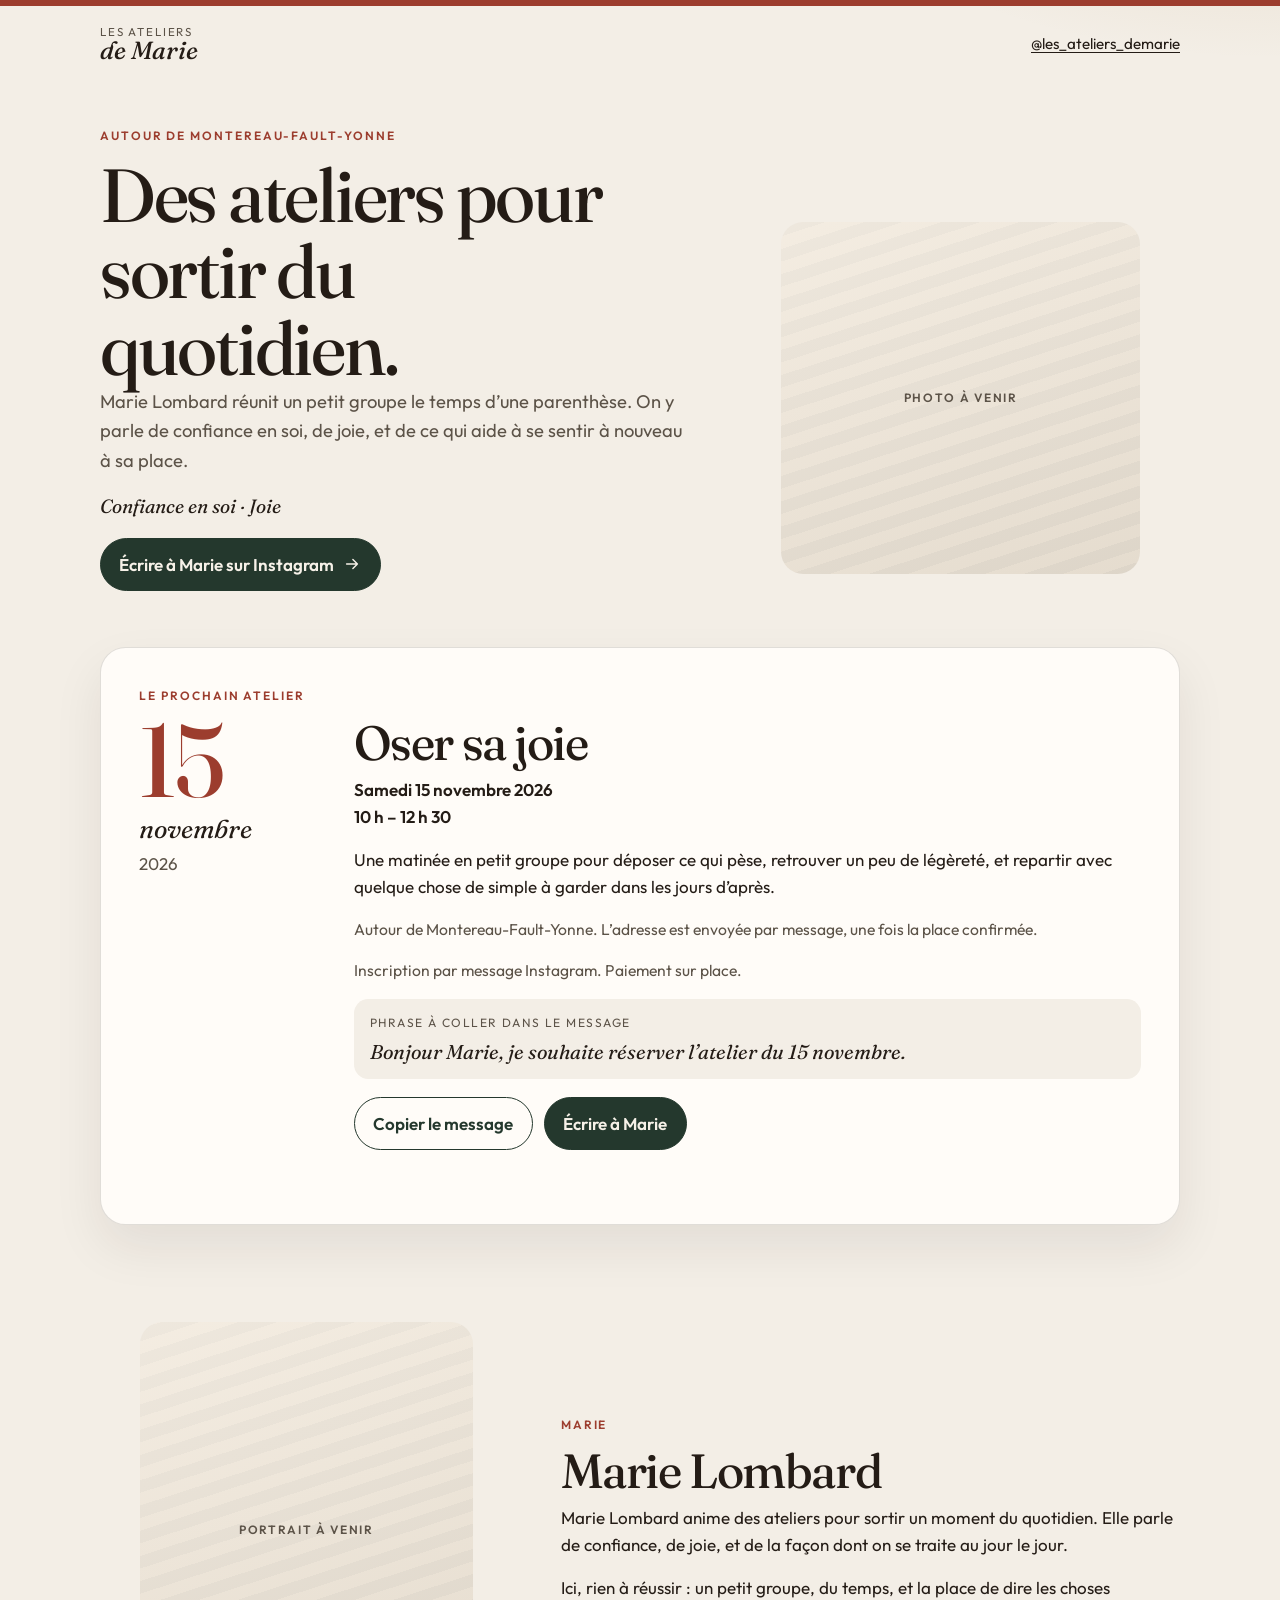
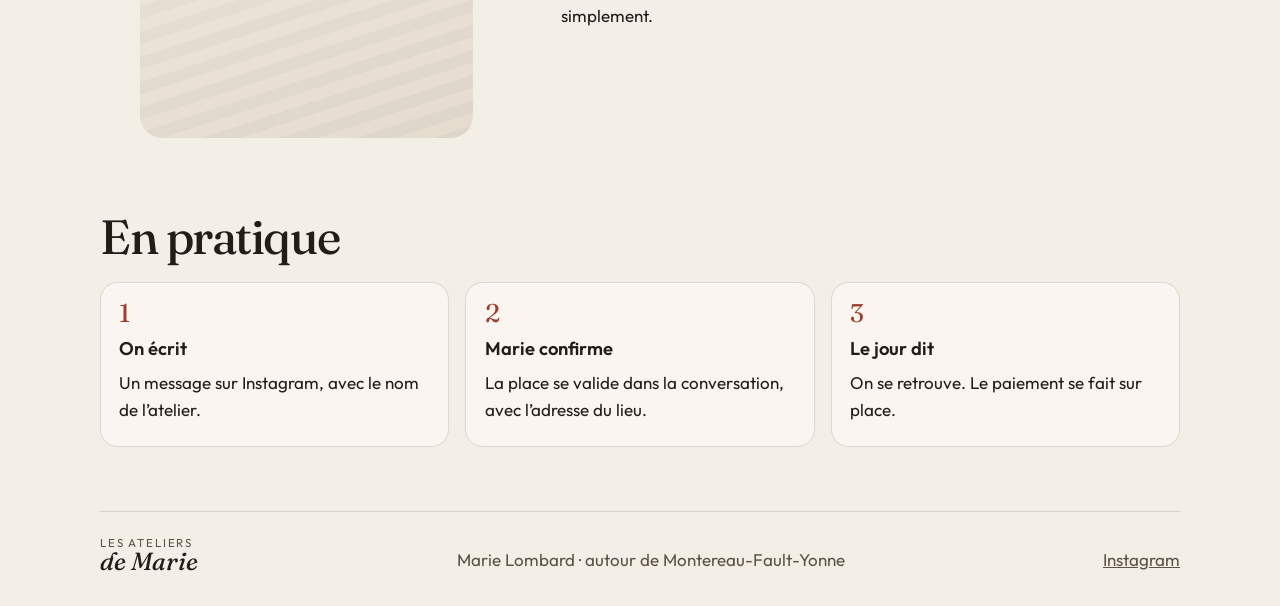
==== index.html @ 45803639 "Ajoute la maquette de la page des ateliers. Une seule page pour présenter le prochain atelier et écr" ====
<!DOCTYPE html>
<html lang="fr">
  <head>
    <meta charset="utf-8" />
    <meta name="viewport" content="width=device-width, initial-scale=1" />
    <title>Les ateliers de Marie — Marie Lombard</title>
    <meta
      name="description"
      content="Ateliers de Marie Lombard autour de Montereau-Fault-Yonne. Confiance, joie, un petit groupe. Inscription par message Instagram, paiement sur place."
    />
    <link rel="preconnect" href="https://fonts.googleapis.com" />
    <link rel="preconnect" href="https://fonts.gstatic.com" crossorigin />
    <link
      href="https://fonts.googleapis.com/css2?family=Fraunces:ital,opsz,wght@0,9..144,460;0,9..144,560;1,9..144,460&family=Outfit:wght@400;500;600&display=swap"
      rel="stylesheet"
    />
    <link rel="stylesheet" href="styles.css" />
    <link
      rel="icon"
      href="data:image/svg+xml,%3Csvg xmlns='http://www.w3.org/2000/svg' viewBox='0 0 32 32'%3E%3Crect fill='%23f4efe6' width='32' height='32'/%3E%3Ccircle cx='16' cy='16' r='6' fill='%239c3d2e'/%3E%3C/svg%3E"
    />
  </head>
  <body>
    <a class="skip" href="#contenu">Aller au contenu</a>

    <header class="site-header">
      <a class="wordmark" href="#contenu">
        <span class="wordmark-small">Les ateliers</span>
        <span class="wordmark-name">de Marie</span>
      </a>
      <a
        class="header-link"
        href="https://www.instagram.com/les_ateliers_demarie/"
        target="_blank"
        rel="noopener noreferrer"
      >
        @les_ateliers_demarie
      </a>
    </header>

    <main id="contenu">
      <section class="hero">
        <div class="hero-copy">
          <p class="eyebrow">Autour de Montereau-Fault-Yonne</p>
          <h1>Des ateliers pour sortir du quotidien.</h1>
          <p class="lede">
            Marie Lombard réunit un petit groupe le temps d’une parenthèse.
            On y parle de confiance en soi, de joie, et de ce qui aide à se
            sentir à nouveau à sa place.
          </p>
          <p class="themes">Confiance en soi <span aria-hidden="true">·</span> Joie</p>
          <a class="button" href="https://ig.me/m/les_ateliers_demarie" target="_blank" rel="noopener noreferrer">
            Écrire à Marie sur Instagram
            <svg viewBox="0 0 20 20" aria-hidden="true" width="18" height="18">
              <path
                d="M4 10h12M11 5l5 5-5 5"
                fill="none"
                stroke="currentColor"
                stroke-width="1.6"
                stroke-linecap="round"
                stroke-linejoin="round"
              />
            </svg>
          </a>
        </div>
        <figure class="frame hero-frame">
          <div class="frame-inner" role="img" aria-label="Emplacement pour une photo de l’atelier">
            <span>Photo à venir</span>
          </div>
        </figure>
      </section>

      <!--
        CAMPAGNE — bloc à modifier avant chaque atelier :
        titre, date, horaire, texte, phrase à copier.
        Le lieu exact reste hors de la page : il part avec la confirmation.
      -->
      <section class="invite" id="prochain-atelier" aria-labelledby="invite-title">
        <p class="eyebrow">Le prochain atelier</p>
        <div class="invite-layout">
          <div class="date-stamp">
            <p class="date-day">15</p>
            <p class="date-month">novembre</p>
            <p class="date-year">2026</p>
          </div>
          <div class="invite-body">
            <h2 id="invite-title">Oser sa joie</h2>
            <p class="when">Samedi 15 novembre 2026<br />10&nbsp;h – 12&nbsp;h&nbsp;30</p>
            <p>
              Une matinée en petit groupe pour déposer ce qui pèse, retrouver
              un peu de légèreté, et repartir avec quelque chose de simple à
              garder dans les jours d’après.
            </p>
            <p class="place">
              Autour de Montereau-Fault-Yonne. L’adresse est envoyée par
              message, une fois la place confirmée.
            </p>
            <p class="conditions">Inscription par message Instagram. Paiement sur place.</p>
            <figure class="phrase">
              <figcaption>Phrase à coller dans le message</figcaption>
              <blockquote>
                Bonjour Marie, je souhaite réserver l’atelier du 15&nbsp;novembre.
              </blockquote>
            </figure>
            <div class="invite-actions">
              <button
                type="button"
                class="button button-quiet"
                data-copy="Bonjour Marie, je souhaite réserver l’atelier du 15 novembre."
              >
                Copier le message
              </button>
              <a
                class="button"
                href="https://ig.me/m/les_ateliers_demarie"
                target="_blank"
                rel="noopener noreferrer"
              >
                Écrire à Marie
              </a>
            </div>
            <p class="live" data-live role="status"></p>
          </div>
        </div>
      </section>

      <section class="about" aria-labelledby="about-title">
        <figure class="frame portrait">
          <div class="frame-inner" role="img" aria-label="Emplacement pour le portrait de Marie">
            <span>Portrait à venir</span>
          </div>
        </figure>
        <div class="about-copy">
          <p class="eyebrow">Marie</p>
          <h2 id="about-title">Marie Lombard</h2>
          <p>
            Marie Lombard anime des ateliers pour sortir un moment du
            quotidien. Elle parle de confiance, de joie, et de la façon dont
            on se traite au jour le jour.
          </p>
          <p>
            Ici, rien à réussir&nbsp;: un petit groupe, du temps, et la place
            de dire les choses simplement.
          </p>
        </div>
      </section>

      <section class="steps" aria-labelledby="steps-title">
        <h2 id="steps-title">En pratique</h2>
        <ol>
          <li>
            <span class="step-index">1</span>
            <h3>On écrit</h3>
            <p>Un message sur Instagram, avec le nom de l’atelier.</p>
          </li>
          <li>
            <span class="step-index">2</span>
            <h3>Marie confirme</h3>
            <p>La place se valide dans la conversation, avec l’adresse du lieu.</p>
          </li>
          <li>
            <span class="step-index">3</span>
            <h3>Le jour dit</h3>
            <p>On se retrouve. Le paiement se fait sur place.</p>
          </li>
        </ol>
      </section>
    </main>

    <footer class="site-footer">
      <p class="wordmark">
        <span class="wordmark-small">Les ateliers</span>
        <span class="wordmark-name">de Marie</span>
      </p>
      <p>Marie Lombard · autour de Montereau-Fault-Yonne</p>
      <a
        href="https://www.instagram.com/les_ateliers_demarie/"
        target="_blank"
        rel="noopener noreferrer"
      >
        Instagram
      </a>
    </footer>

    <div class="dock">
      <a href="https://ig.me/m/les_ateliers_demarie" target="_blank" rel="noopener noreferrer">
        Écrire à Marie
      </a>
    </div>

    <script>
      const copyButton = document.querySelector("[data-copy]");
      const live = document.querySelector("[data-live]");

      copyButton?.addEventListener("click", async () => {
        const text = copyButton.getAttribute("data-copy") || "";
        try {
          await navigator.clipboard.writeText(text);
          live.textContent = "Message copié. Vous pouvez le coller dans Instagram.";
        } catch {
          const quote = document.querySelector(".phrase blockquote");
          if (quote) {
            const range = document.createRange();
            range.selectNodeContents(quote);
            const selection = window.getSelection();
            selection?.removeAllRanges();
            selection?.addRange(range);
          }
          live.textContent = "Le message est sélectionné. Copiez-le, puis ouvrez Instagram.";
        }
      });
    </script>
  </body>
</html>
---- styles.css ----
:root {
  --paper: #f3eee6;
  --paper-deep: #e7dfd2;
  --card: #fffcf8;
  --ink: #241c16;
  --muted: #5c5348;
  --line: rgba(36, 28, 22, 0.14);
  --clay: #9c3d2e;
  --leaf: #24382d;
  --leaf-hover: #1a2920;
  --serif: "Fraunces", "Iowan Old Style", Palatino, "Palatino Linotype", serif;
  --sans: "Outfit", "Segoe UI", sans-serif;
  --shadow: 0 22px 50px rgba(36, 28, 22, 0.08);
  --space: clamp(1.25rem, 3vw, 2rem);
  --measure: 38rem;
}

*,
*::before,
*::after {
  box-sizing: border-box;
}

html {
  scroll-behavior: smooth;
}

body {
  margin: 0;
  background:
    radial-gradient(780px 380px at 100% -8%, rgba(166, 124, 62, 0.18), transparent 62%),
    var(--paper);
  color: var(--ink);
  font-family: var(--sans);
  font-size: 1.0625rem;
  line-height: 1.6;
  padding-bottom: 5.5rem;
}

body::before {
  content: "";
  display: block;
  height: 6px;
  background: var(--clay);
}

img {
  max-width: 100%;
}

a {
  color: inherit;
}

.skip {
  position: absolute;
  left: 1rem;
  top: -4rem;
  background: var(--ink);
  color: var(--paper);
  padding: 0.6rem 0.9rem;
  z-index: 5;
}

.skip:focus {
  top: 1rem;
}

.site-header,
.hero,
.invite,
.about,
.steps,
.site-footer {
  width: min(1080px, calc(100% - 2.4rem));
  margin-inline: auto;
}

.site-header {
  display: flex;
  align-items: center;
  justify-content: space-between;
  gap: 1rem;
  padding: 1.25rem 0 0.5rem;
}

.wordmark {
  display: flex;
  flex-direction: column;
  text-decoration: none;
  line-height: 1;
}

.wordmark-small {
  font-size: 0.72rem;
  letter-spacing: 0.16em;
  text-transform: uppercase;
  color: var(--muted);
}

.wordmark-name {
  font-family: var(--serif);
  font-size: 1.55rem;
  font-weight: 460;
  font-style: italic;
}

.header-link {
  font-size: 0.95rem;
  text-underline-offset: 0.22em;
}

.eyebrow {
  margin: 0 0 0.7rem;
  font-size: 0.75rem;
  font-weight: 600;
  letter-spacing: 0.16em;
  text-transform: uppercase;
  color: var(--clay);
}

h1,
h2,
.date-day {
  font-family: var(--serif);
  font-weight: 460;
  letter-spacing: -0.03em;
}

h1 {
  margin: 0;
  font-size: clamp(2.5rem, 7vw, 4.7rem);
  line-height: 1.02;
  max-width: 11ch;
}

h2 {
  margin: 0 0 0.45rem;
  font-size: clamp(2rem, 4vw, 3rem);
  line-height: 1.08;
}

h3 {
  margin: 0 0 0.35rem;
  font-size: 1.15rem;
  font-weight: 600;
}

p {
  margin: 0 0 1rem;
}

.hero {
  display: grid;
  gap: 2rem;
  align-items: end;
  padding: 2.2rem 0 1rem;
}

.lede {
  max-width: var(--measure);
  font-size: 1.15rem;
  color: var(--muted);
}

.themes {
  font-family: var(--serif);
  font-style: italic;
  font-size: 1.2rem;
  color: var(--ink);
}

.button {
  display: inline-flex;
  align-items: center;
  justify-content: center;
  gap: 0.55rem;
  min-height: 3rem;
  padding: 0.75rem 1.15rem;
  border: 1px solid var(--leaf);
  border-radius: 999px;
  background: var(--leaf);
  color: #f6f1e8;
  font: inherit;
  font-weight: 600;
  text-decoration: none;
  cursor: pointer;
}

.button:hover {
  background: var(--leaf-hover);
}

.button:focus-visible,
.header-link:focus-visible,
.site-footer a:focus-visible,
.dock a:focus-visible {
  outline: 2px solid var(--clay);
  outline-offset: 3px;
}

.button-quiet {
  background: transparent;
  color: var(--leaf);
}

.button-quiet:hover {
  background: rgba(36, 56, 45, 0.06);
}

.frame-inner {
  display: grid;
  place-items: center;
  min-height: 16rem;
  border-radius: 1.4rem;
  background:
    linear-gradient(160deg, rgba(255, 252, 248, 0.3), rgba(36, 28, 22, 0.05)),
    repeating-linear-gradient(
      -18deg,
      var(--paper-deep),
      var(--paper-deep) 12px,
      #efe6d8 12px,
      #efe6d8 24px
    );
  color: var(--muted);
  letter-spacing: 0.14em;
  text-transform: uppercase;
  font-size: 0.75rem;
  font-weight: 600;
}

.hero-frame {
  display: none;
}

.invite-actions .button {
  width: 100%;
}

.invite {
  margin-top: 2.5rem;
  padding: clamp(1.4rem, 3vw, 2.4rem);
  background: var(--card);
  border: 1px solid var(--line);
  border-radius: 1.6rem;
  box-shadow: var(--shadow);
}

.invite-layout {
  display: grid;
  gap: 1.4rem;
}

.date-stamp {
  padding-bottom: 0.4rem;
  border-bottom: 1px solid var(--line);
}

.date-day {
  margin: 0;
  font-size: clamp(4.2rem, 12vw, 6.4rem);
  line-height: 0.85;
  color: var(--clay);
}

.date-month,
.date-year {
  margin: 0;
}

.date-month {
  margin-top: 0.35rem;
  font-family: var(--serif);
  font-style: italic;
  font-size: 1.6rem;
}

.date-year,
.when,
.conditions,
.phrase figcaption,
.place {
  color: var(--muted);
}

.when {
  font-weight: 600;
  color: var(--ink);
}

.place,
.conditions {
  font-size: 0.98rem;
}

.phrase {
  margin: 0.4rem 0 1.1rem;
  padding: 0.9rem 1rem;
  background: var(--paper);
  border-radius: 0.9rem;
}

.phrase figcaption {
  margin-bottom: 0.35rem;
  font-size: 0.75rem;
  letter-spacing: 0.12em;
  text-transform: uppercase;
}

.phrase blockquote {
  margin: 0;
  font-family: var(--serif);
  font-style: italic;
  font-size: 1.25rem;
  line-height: 1.35;
}

.invite-actions {
  display: flex;
  flex-wrap: wrap;
  gap: 0.7rem;
}

.live {
  min-height: 1.4rem;
  margin: 0.8rem 0 0;
  font-size: 0.95rem;
}

.about {
  display: grid;
  gap: 1.6rem;
  padding: 4rem 0 1rem;
}

.portrait .frame-inner {
  min-height: 18rem;
  aspect-ratio: 4 / 5;
}

.steps {
  padding: 2.5rem 0 1rem;
}

.steps ol {
  display: grid;
  gap: 1rem;
  margin: 1.2rem 0 0;
  padding: 0;
  list-style: none;
}

.steps li {
  padding: 1.15rem 1.15rem 0.4rem;
  background: rgba(255, 252, 248, 0.55);
  border: 1px solid var(--line);
  border-radius: 1.1rem;
}

.step-index {
  display: block;
  margin-bottom: 0.45rem;
  font-family: var(--serif);
  font-size: 1.6rem;
  color: var(--clay);
  line-height: 1;
}

.site-footer {
  display: flex;
  flex-wrap: wrap;
  gap: 0.8rem 1.5rem;
  align-items: end;
  justify-content: space-between;
  margin-top: 3rem;
  padding: 1.6rem 0 2rem;
  border-top: 1px solid var(--line);
  color: var(--muted);
}

.site-footer p {
  margin: 0;
}

.site-footer .wordmark-name {
  color: var(--ink);
}

.dock {
  position: fixed;
  left: 0;
  right: 0;
  bottom: 0;
  display: flex;
  justify-content: center;
  padding: 0.75rem 1rem calc(0.75rem + env(safe-area-inset-bottom));
  background: rgba(243, 238, 230, 0.92);
  border-top: 1px solid var(--line);
  backdrop-filter: blur(10px);
}

.dock a {
  display: inline-flex;
  align-items: center;
  justify-content: center;
  width: min(28rem, 100%);
  min-height: 3rem;
  border-radius: 999px;
  background: var(--leaf);
  color: #f6f1e8;
  font-weight: 600;
  text-decoration: none;
}

@media (max-width: 799px) {
  .hero {
    padding-top: 1.2rem;
    padding-bottom: 0.25rem;
  }

  .date-day {
    font-size: 3.4rem;
  }

  .themes {
    margin-bottom: 0.55rem;
  }
}

@media (min-width: 800px) {
  body {
    padding-bottom: 0;
  }

  .hero {
    grid-template-columns: 1.15fr 0.85fr;
    gap: 3rem;
    padding-top: 3.5rem;
  }

  .invite-layout {
    grid-template-columns: 11rem 1fr;
    gap: 2.4rem;
    align-items: start;
  }

  .date-stamp {
    padding-bottom: 0;
    border-bottom: 0;
  }

  .hero-frame {
    display: block;
  }

  .hero-frame .frame-inner {
    min-height: 22rem;
  }

  .invite-actions .button {
    width: auto;
  }

  .about {
    grid-template-columns: 0.8fr 1.2fr;
    gap: 3rem;
    align-items: center;
    padding-top: 5rem;
  }

  .steps ol {
    grid-template-columns: repeat(3, 1fr);
  }

  .dock {
    display: none;
  }
}

@media (prefers-reduced-motion: reduce) {
  html {
    scroll-behavior: auto;
  }
}
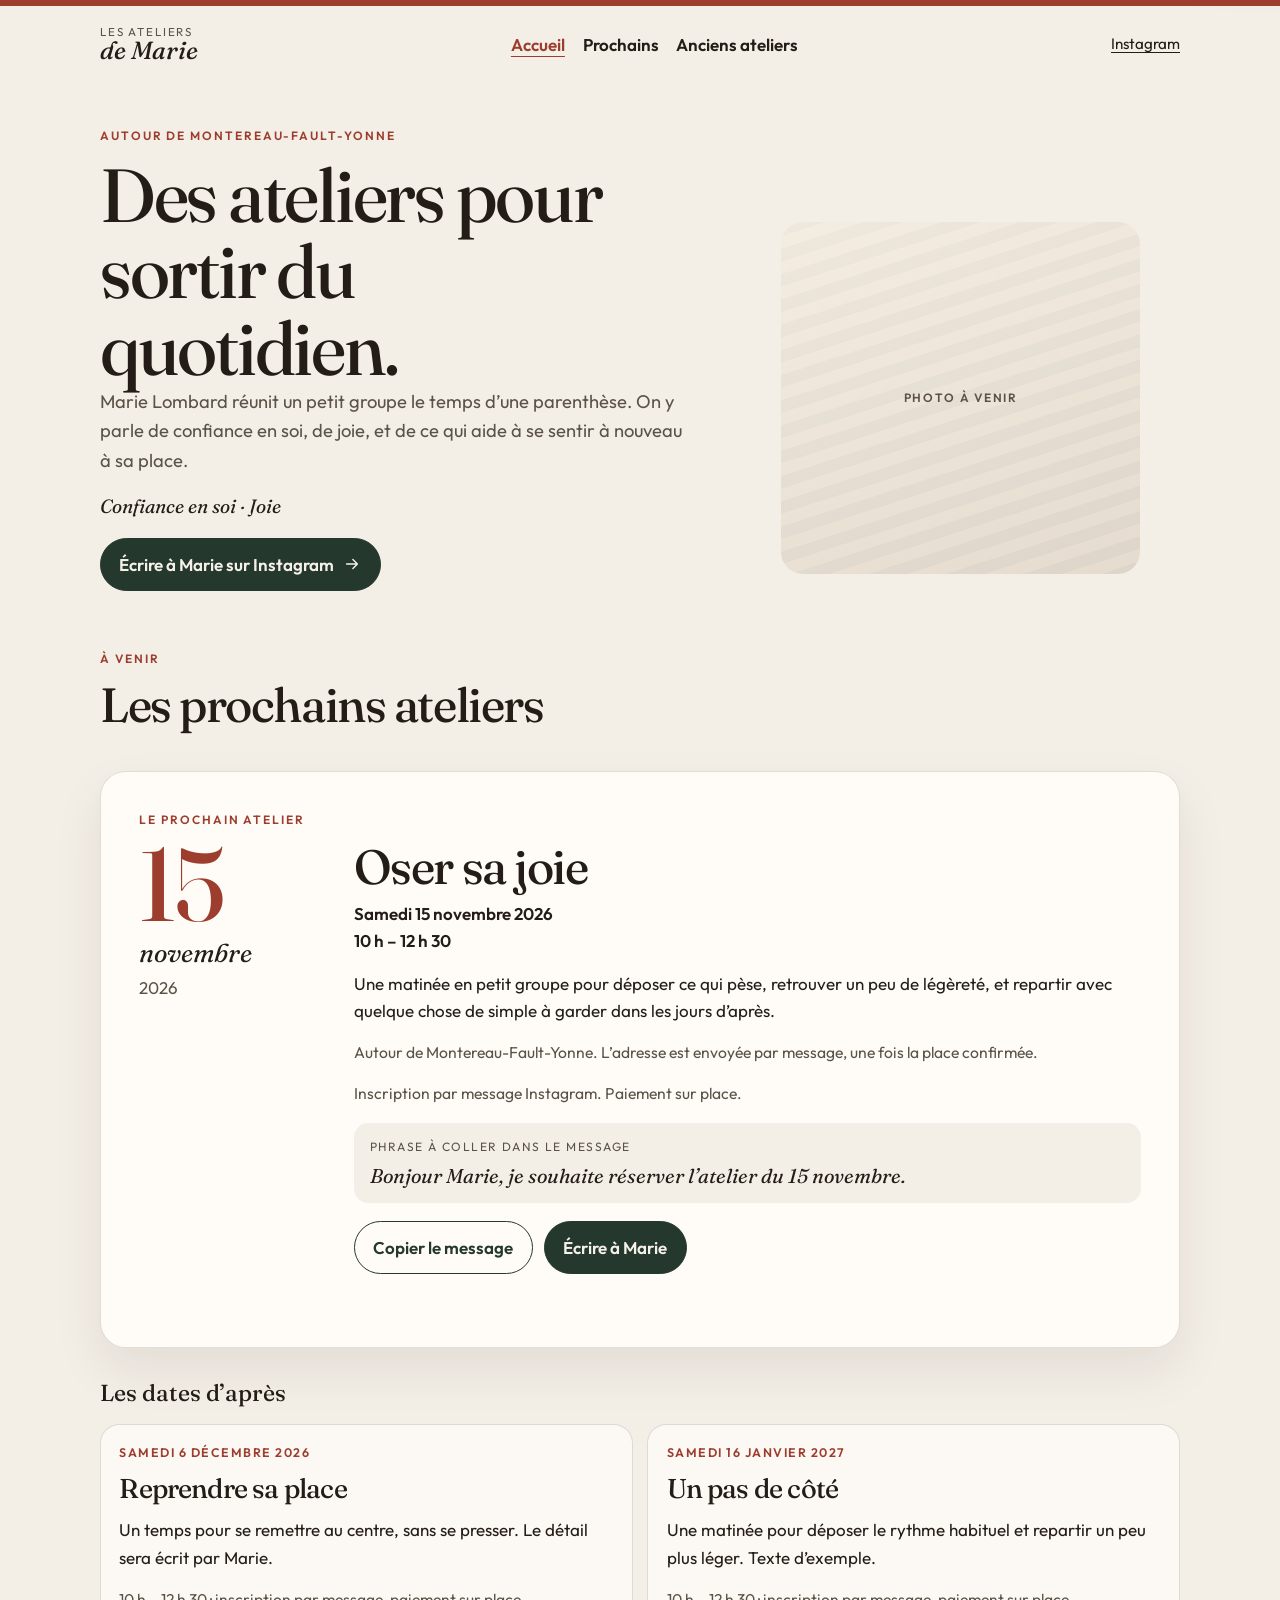
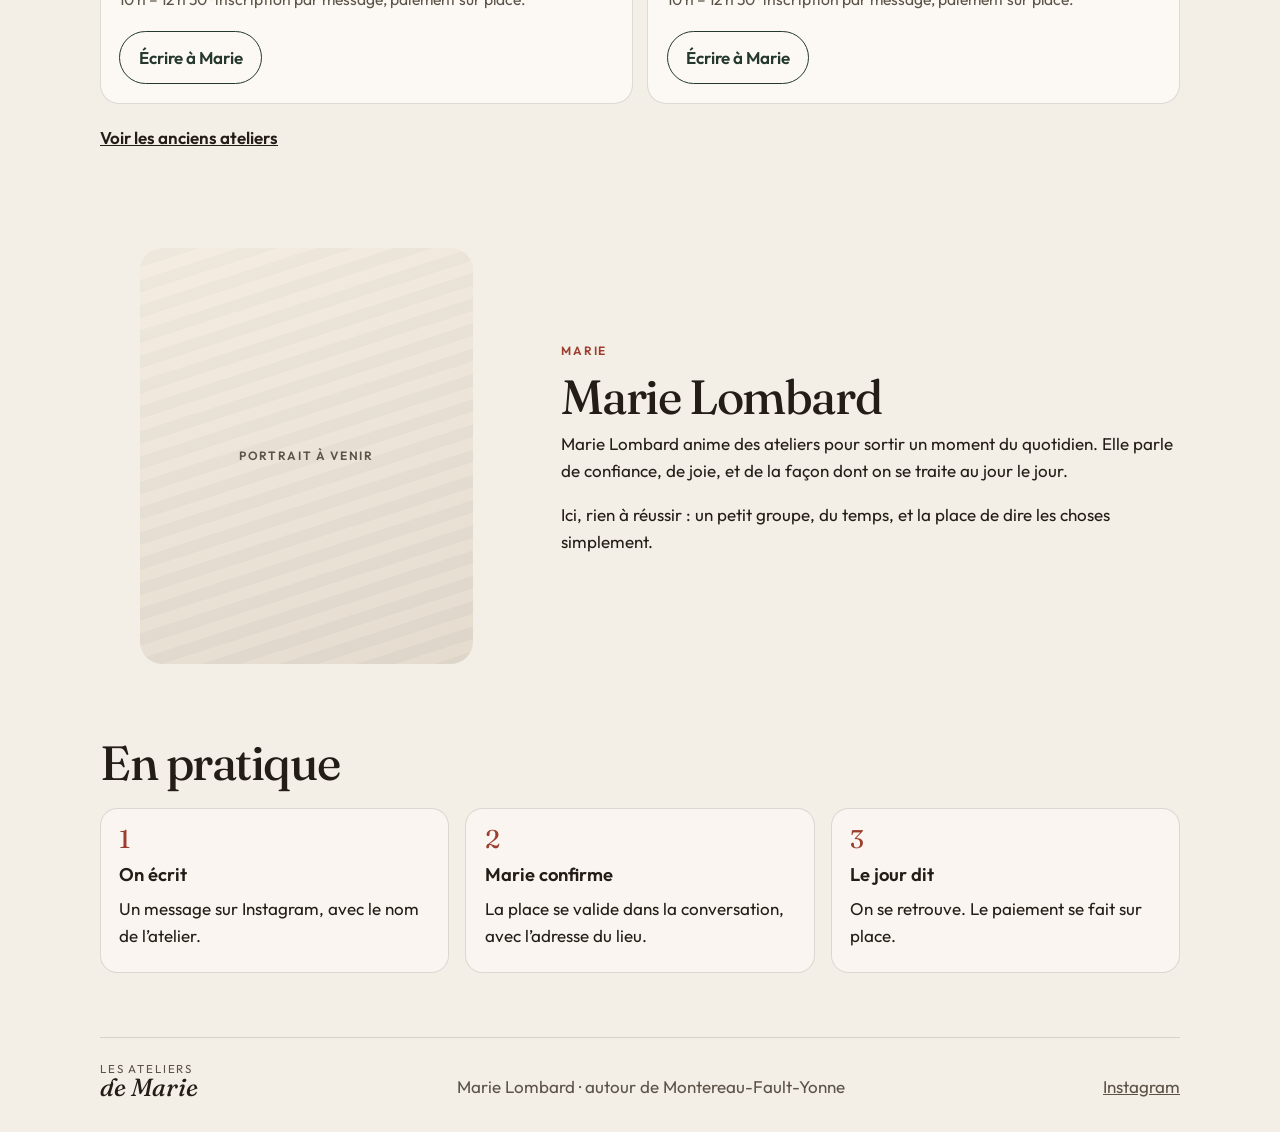
==== commit 1a6b9d0d: "Ajoute le menu et la page des anciens ateliers. Les prochains restent sur l''accueil, les ateliers p" ====
--- a/index.html
+++ b/index.html
@@ -24,17 +24,22 @@
     <a class="skip" href="#contenu">Aller au contenu</a>
 
     <header class="site-header">
-      <a class="wordmark" href="#contenu">
+      <a class="wordmark" href="index.html">
         <span class="wordmark-small">Les ateliers</span>
         <span class="wordmark-name">de Marie</span>
       </a>
+      <nav class="site-nav" aria-label="Pages">
+        <a href="index.html" aria-current="page">Accueil</a>
+        <a href="#prochains">Prochains</a>
+        <a href="anciens.html">Anciens ateliers</a>
+      </nav>
       <a
         class="header-link"
         href="https://www.instagram.com/les_ateliers_demarie/"
         target="_blank"
         rel="noopener noreferrer"
       >
-        @les_ateliers_demarie
+        Instagram
       </a>
     </header>
 
@@ -71,10 +76,15 @@
       </section>
 
       <!--
-        CAMPAGNE — bloc à modifier avant chaque atelier :
-        titre, date, horaire, texte, phrase à copier.
+        PROCHAINS — le grand bloc est l’atelier le plus proche.
+        Les cartes qui suivent sont les dates d’après, à remplacer.
         Le lieu exact reste hors de la page : il part avec la confirmation.
       -->
+      <section class="prochains" id="prochains" aria-labelledby="prochains-title">
+        <div class="section-heading">
+          <p class="eyebrow">À venir</p>
+          <h2 id="prochains-title">Les prochains ateliers</h2>
+        </div>
       <section class="invite" id="prochain-atelier" aria-labelledby="invite-title">
         <p class="eyebrow">Le prochain atelier</p>
         <div class="invite-layout">
@@ -124,6 +134,28 @@
         </div>
       </section>
 
+        <p class="also-title">Les dates d’après</p>
+        <div class="upcoming-list">
+          <article class="upcoming-card">
+            <p class="upcoming-date">Samedi 6 décembre 2026</p>
+            <h3>Reprendre sa place</h3>
+            <p>Un temps pour se remettre au centre, sans se presser. Le détail sera écrit par Marie.</p>
+            <p class="conditions">10&nbsp;h – 12&nbsp;h&nbsp;30 · inscription par message, paiement sur place.</p>
+            <a class="button button-quiet" href="https://ig.me/m/les_ateliers_demarie" target="_blank" rel="noopener noreferrer">Écrire à Marie</a>
+          </article>
+          <article class="upcoming-card">
+            <p class="upcoming-date">Samedi 16 janvier 2027</p>
+            <h3>Un pas de côté</h3>
+            <p>Une matinée pour déposer le rythme habituel et repartir un peu plus léger. Texte d’exemple.</p>
+            <p class="conditions">10&nbsp;h – 12&nbsp;h&nbsp;30 · inscription par message, paiement sur place.</p>
+            <a class="button button-quiet" href="https://ig.me/m/les_ateliers_demarie" target="_blank" rel="noopener noreferrer">Écrire à Marie</a>
+          </article>
+        </div>
+        <p class="to-archive">
+          <a href="anciens.html">Voir les anciens ateliers</a>
+        </p>
+      </section>
+
       <section class="about" aria-labelledby="about-title">
         <figure class="frame portrait">
           <div class="frame-inner" role="img" aria-label="Emplacement pour le portrait de Marie">
--- a/styles.css
+++ b/styles.css
@@ -34,6 +34,9 @@
   font-family: var(--sans);
   font-size: 1.0625rem;
   line-height: 1.6;
+}
+
+body:has(.dock) {
   padding-bottom: 5.5rem;
 }
 
@@ -68,20 +71,40 @@
 
 .site-header,
 .hero,
-.invite,
+.prochains,
 .about,
 .steps,
+.page-intro,
+.archive-entry,
 .site-footer {
   width: min(1080px, calc(100% - 2.4rem));
   margin-inline: auto;
 }
 
 .site-header {
+  display: grid;
+  grid-template-columns: 1fr auto;
+  align-items: center;
+  gap: 0.8rem 1rem;
+  padding: 1.25rem 0 0.5rem;
+}
+
+.site-nav {
   display: flex;
-  align-items: center;
-  justify-content: space-between;
-  gap: 1rem;
-  padding: 1.25rem 0 0.5rem;
+  flex-wrap: wrap;
+  gap: 0.35rem 1.1rem;
+  grid-column: 1 / -1;
+}
+
+.site-nav a {
+  font-weight: 600;
+  text-decoration: none;
+}
+
+.site-nav a[aria-current="page"] {
+  color: var(--clay);
+  text-decoration: underline;
+  text-underline-offset: 0.28em;
 }
 
 .wordmark {
@@ -131,6 +154,9 @@
   margin: 0;
   font-size: clamp(2.5rem, 7vw, 4.7rem);
   line-height: 1.02;
+}
+
+.hero h1 {
   max-width: 11ch;
 }
 
@@ -193,7 +219,9 @@
 
 .button:focus-visible,
 .header-link:focus-visible,
+.site-nav a:focus-visible,
 .site-footer a:focus-visible,
+.to-archive a:focus-visible,
 .dock a:focus-visible {
   outline: 2px solid var(--clay);
   outline-offset: 3px;
@@ -327,6 +355,121 @@
   font-size: 0.95rem;
 }
 
+.section-heading {
+  margin-top: 2.6rem;
+}
+
+.also-title {
+  margin: 1.6rem 0 0.8rem;
+  font-family: var(--serif);
+  font-size: 1.45rem;
+  font-weight: 460;
+}
+
+.upcoming-list {
+  display: grid;
+  gap: 0.9rem;
+}
+
+.upcoming-card {
+  padding: 1.15rem 1.15rem 1.2rem;
+  background: rgba(255, 252, 248, 0.72);
+  border: 1px solid var(--line);
+  border-radius: 1.2rem;
+}
+
+.upcoming-card h3 {
+  font-family: var(--serif);
+  font-size: 1.7rem;
+  font-weight: 460;
+  letter-spacing: -0.03em;
+}
+
+.upcoming-date {
+  margin-bottom: 0.25rem;
+  font-size: 0.78rem;
+  font-weight: 600;
+  letter-spacing: 0.12em;
+  text-transform: uppercase;
+  color: var(--clay);
+}
+
+.upcoming-card .button {
+  margin-top: 0.2rem;
+}
+
+.to-archive {
+  margin: 1.2rem 0 0;
+}
+
+.to-archive a {
+  font-weight: 600;
+}
+
+.page-intro {
+  padding: 2.2rem 0 0.4rem;
+}
+
+.page-intro h1 {
+  max-width: 12ch;
+  margin-bottom: 1rem;
+}
+
+.archive-entry {
+  margin-top: 1.4rem;
+  padding: clamp(1.2rem, 3vw, 2rem);
+  background: var(--card);
+  border: 1px solid var(--line);
+  border-radius: 1.6rem;
+}
+
+.archive-entry h2 {
+  margin-top: 0.15rem;
+}
+
+.photo-row,
+.review-list {
+  display: grid;
+  gap: 0.7rem;
+  margin: 0 0 1rem;
+}
+
+.photo-row {
+  grid-template-columns: repeat(auto-fit, minmax(9.5rem, 1fr));
+}
+
+.frame-inner.slot {
+  min-height: 8.5rem;
+  aspect-ratio: 4 / 3;
+}
+
+.review-list blockquote {
+  margin: 0;
+  padding: 0.95rem 1rem 0.35rem;
+  background: var(--paper);
+  border-radius: 0.9rem;
+}
+
+.review-list blockquote:only-child {
+  grid-column: 1 / -1;
+}
+
+.review-list p {
+  margin: 0;
+  font-family: var(--serif);
+  font-style: italic;
+  font-size: 1.2rem;
+  line-height: 1.35;
+}
+
+.review-list footer {
+  margin-top: 0.55rem;
+  color: var(--muted);
+  font-size: 0.85rem;
+  font-style: normal;
+  font-family: var(--sans);
+}
+
 .about {
   display: grid;
   gap: 1.6rem;
@@ -414,8 +557,12 @@
 
 @media (max-width: 799px) {
   .hero {
-    padding-top: 1.2rem;
+    padding-top: 0.75rem;
     padding-bottom: 0.25rem;
+  }
+
+  .section-heading {
+    margin-top: 1rem;
   }
 
   .date-day {
@@ -428,8 +575,17 @@
 }
 
 @media (min-width: 800px) {
-  body {
+  body:has(.dock) {
     padding-bottom: 0;
+  }
+
+  .site-header {
+    grid-template-columns: auto 1fr auto;
+  }
+
+  .site-nav {
+    grid-column: auto;
+    justify-content: center;
   }
 
   .hero {
@@ -468,6 +624,11 @@
     padding-top: 5rem;
   }
 
+  .upcoming-list,
+  .review-list {
+    grid-template-columns: 1fr 1fr;
+  }
+
   .steps ol {
     grid-template-columns: repeat(3, 1fr);
   }
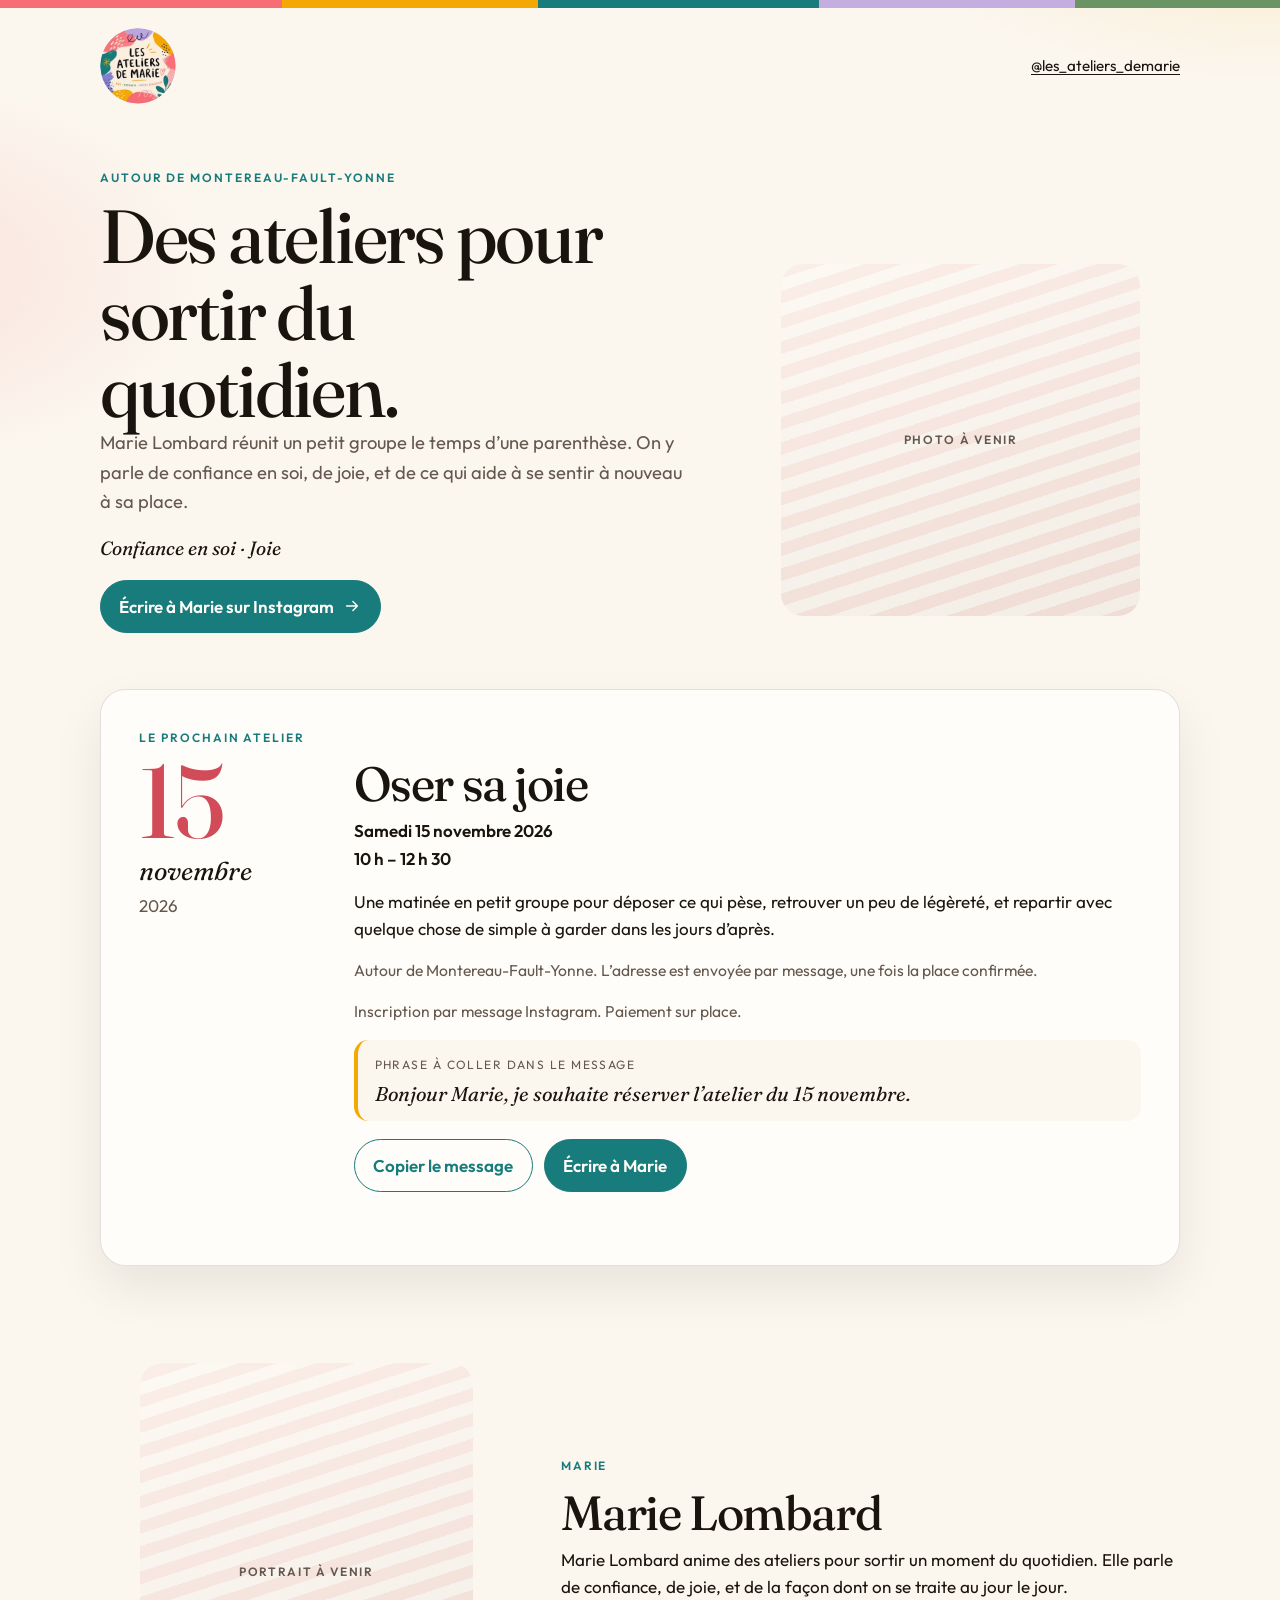
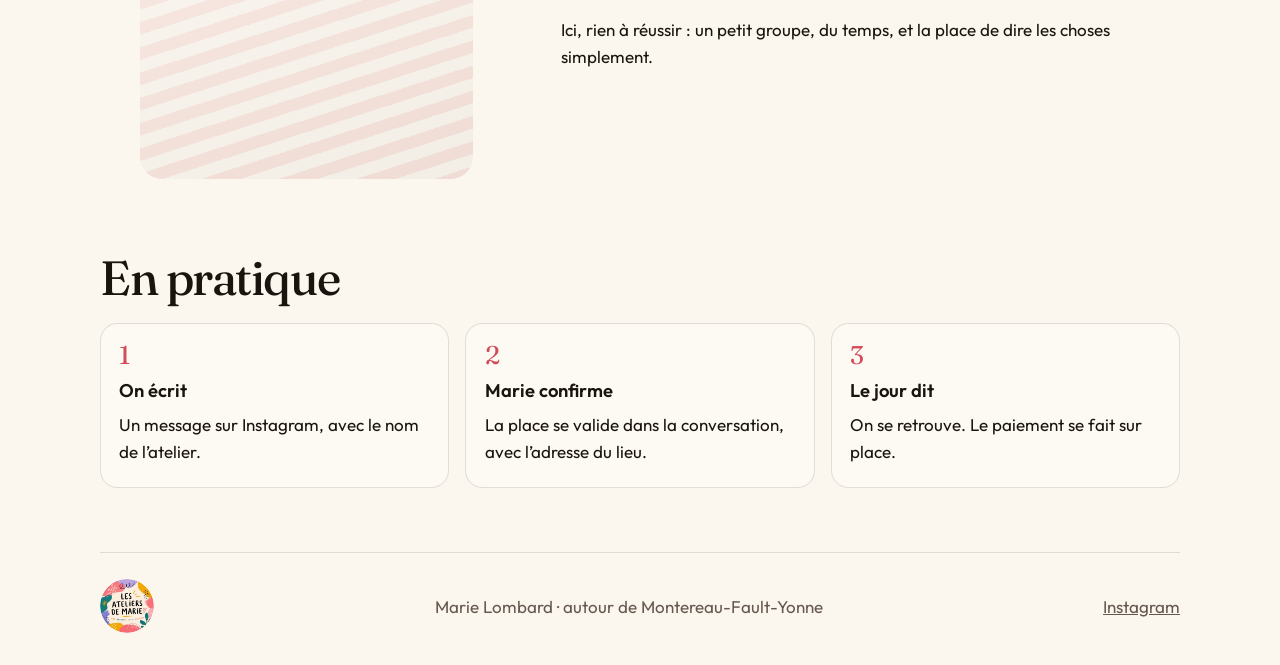
==== commit c805dd4c: "Pose le logo et aligne les couleurs du site dessus. Co-authored-by: Cursor <cursoragent@cursor.com>" ====
--- a/index.html
+++ b/index.html
@@ -15,31 +15,28 @@
       rel="stylesheet"
     />
     <link rel="stylesheet" href="styles.css" />
-    <link
-      rel="icon"
-      href="data:image/svg+xml,%3Csvg xmlns='http://www.w3.org/2000/svg' viewBox='0 0 32 32'%3E%3Crect fill='%23f4efe6' width='32' height='32'/%3E%3Ccircle cx='16' cy='16' r='6' fill='%239c3d2e'/%3E%3C/svg%3E"
-    />
+    <link rel="icon" href="assets/logo.jpg" />
   </head>
   <body>
     <a class="skip" href="#contenu">Aller au contenu</a>
 
     <header class="site-header">
-      <a class="wordmark" href="index.html">
-        <span class="wordmark-small">Les ateliers</span>
-        <span class="wordmark-name">de Marie</span>
-      </a>
-      <nav class="site-nav" aria-label="Pages">
-        <a href="index.html" aria-current="page">Accueil</a>
-        <a href="#prochains">Prochains</a>
-        <a href="anciens.html">Anciens ateliers</a>
-      </nav>
+      <a class="brand" href="#contenu">
+        <img
+          class="logo"
+          src="assets/logo.jpg"
+          width="206"
+          height="206"
+          alt="Les ateliers de Marie"
+        />
+      </a>
       <a
         class="header-link"
         href="https://www.instagram.com/les_ateliers_demarie/"
         target="_blank"
         rel="noopener noreferrer"
       >
-        Instagram
+        @les_ateliers_demarie
       </a>
     </header>
 
@@ -76,15 +73,10 @@
       </section>
 
       <!--
-        PROCHAINS — le grand bloc est l’atelier le plus proche.
-        Les cartes qui suivent sont les dates d’après, à remplacer.
+        CAMPAGNE — bloc à modifier avant chaque atelier :
+        titre, date, horaire, texte, phrase à copier.
         Le lieu exact reste hors de la page : il part avec la confirmation.
       -->
-      <section class="prochains" id="prochains" aria-labelledby="prochains-title">
-        <div class="section-heading">
-          <p class="eyebrow">À venir</p>
-          <h2 id="prochains-title">Les prochains ateliers</h2>
-        </div>
       <section class="invite" id="prochain-atelier" aria-labelledby="invite-title">
         <p class="eyebrow">Le prochain atelier</p>
         <div class="invite-layout">
@@ -134,28 +126,6 @@
         </div>
       </section>
 
-        <p class="also-title">Les dates d’après</p>
-        <div class="upcoming-list">
-          <article class="upcoming-card">
-            <p class="upcoming-date">Samedi 6 décembre 2026</p>
-            <h3>Reprendre sa place</h3>
-            <p>Un temps pour se remettre au centre, sans se presser. Le détail sera écrit par Marie.</p>
-            <p class="conditions">10&nbsp;h – 12&nbsp;h&nbsp;30 · inscription par message, paiement sur place.</p>
-            <a class="button button-quiet" href="https://ig.me/m/les_ateliers_demarie" target="_blank" rel="noopener noreferrer">Écrire à Marie</a>
-          </article>
-          <article class="upcoming-card">
-            <p class="upcoming-date">Samedi 16 janvier 2027</p>
-            <h3>Un pas de côté</h3>
-            <p>Une matinée pour déposer le rythme habituel et repartir un peu plus léger. Texte d’exemple.</p>
-            <p class="conditions">10&nbsp;h – 12&nbsp;h&nbsp;30 · inscription par message, paiement sur place.</p>
-            <a class="button button-quiet" href="https://ig.me/m/les_ateliers_demarie" target="_blank" rel="noopener noreferrer">Écrire à Marie</a>
-          </article>
-        </div>
-        <p class="to-archive">
-          <a href="anciens.html">Voir les anciens ateliers</a>
-        </p>
-      </section>
-
       <section class="about" aria-labelledby="about-title">
         <figure class="frame portrait">
           <div class="frame-inner" role="img" aria-label="Emplacement pour le portrait de Marie">
@@ -200,10 +170,13 @@
     </main>
 
     <footer class="site-footer">
-      <p class="wordmark">
-        <span class="wordmark-small">Les ateliers</span>
-        <span class="wordmark-name">de Marie</span>
-      </p>
+      <img
+        class="logo logo-footer"
+        src="assets/logo.jpg"
+        width="206"
+        height="206"
+        alt=""
+      />
       <p>Marie Lombard · autour de Montereau-Fault-Yonne</p>
       <a
         href="https://www.instagram.com/les_ateliers_demarie/"
--- a/styles.css
+++ b/styles.css
@@ -1,16 +1,20 @@
 :root {
-  --paper: #f3eee6;
-  --paper-deep: #e7dfd2;
-  --card: #fffcf8;
-  --ink: #241c16;
-  --muted: #5c5348;
-  --line: rgba(36, 28, 22, 0.14);
-  --clay: #9c3d2e;
-  --leaf: #24382d;
-  --leaf-hover: #1a2920;
+  --paper: #fbf6ee;
+  --paper-deep: #f4e6d4;
+  --card: #fffdf9;
+  --ink: #1a140e;
+  --muted: #65584e;
+  --line: rgba(26, 20, 14, 0.12);
+  --coral: #f86c75;
+  --coral-ink: #d24b58;
+  --gold: #f4a805;
+  --teal: #187c7c;
+  --teal-deep: #126464;
+  --lavender: #c4aee0;
+  --sage: #6b9464;
   --serif: "Fraunces", "Iowan Old Style", Palatino, "Palatino Linotype", serif;
   --sans: "Outfit", "Segoe UI", sans-serif;
-  --shadow: 0 22px 50px rgba(36, 28, 22, 0.08);
+  --shadow: 0 22px 50px rgba(26, 20, 14, 0.08);
   --space: clamp(1.25rem, 3vw, 2rem);
   --measure: 38rem;
 }
@@ -28,23 +32,28 @@
 body {
   margin: 0;
   background:
-    radial-gradient(780px 380px at 100% -8%, rgba(166, 124, 62, 0.18), transparent 62%),
+    radial-gradient(720px 360px at 100% -6%, rgba(244, 168, 5, 0.2), transparent 60%),
+    radial-gradient(520px 300px at -10% 12%, rgba(248, 108, 117, 0.16), transparent 64%),
     var(--paper);
   color: var(--ink);
   font-family: var(--sans);
   font-size: 1.0625rem;
   line-height: 1.6;
-}
-
-body:has(.dock) {
   padding-bottom: 5.5rem;
 }
 
 body::before {
   content: "";
   display: block;
-  height: 6px;
-  background: var(--clay);
+  height: 8px;
+  background: linear-gradient(
+    90deg,
+    var(--coral) 0 22%,
+    var(--gold) 22% 42%,
+    var(--teal) 42% 64%,
+    var(--lavender) 64% 84%,
+    var(--sage) 84% 100%
+  );
 }
 
 img {
@@ -71,61 +80,39 @@
 
 .site-header,
 .hero,
-.prochains,
+.invite,
 .about,
 .steps,
-.page-intro,
-.archive-entry,
 .site-footer {
   width: min(1080px, calc(100% - 2.4rem));
   margin-inline: auto;
 }
 
 .site-header {
-  display: grid;
-  grid-template-columns: 1fr auto;
+  display: flex;
   align-items: center;
-  gap: 0.8rem 1rem;
+  justify-content: space-between;
+  gap: 1rem;
   padding: 1.25rem 0 0.5rem;
 }
 
-.site-nav {
-  display: flex;
-  flex-wrap: wrap;
-  gap: 0.35rem 1.1rem;
-  grid-column: 1 / -1;
-}
-
-.site-nav a {
-  font-weight: 600;
-  text-decoration: none;
-}
-
-.site-nav a[aria-current="page"] {
-  color: var(--clay);
-  text-decoration: underline;
-  text-underline-offset: 0.28em;
-}
-
-.wordmark {
-  display: flex;
-  flex-direction: column;
-  text-decoration: none;
-  line-height: 1;
-}
-
-.wordmark-small {
-  font-size: 0.72rem;
-  letter-spacing: 0.16em;
-  text-transform: uppercase;
-  color: var(--muted);
-}
-
-.wordmark-name {
-  font-family: var(--serif);
-  font-size: 1.55rem;
-  font-weight: 460;
-  font-style: italic;
+.brand {
+  display: block;
+  line-height: 0;
+  border-radius: 50%;
+}
+
+.logo {
+  display: block;
+  width: 4.75rem;
+  height: auto;
+  aspect-ratio: 1;
+  border-radius: 50%;
+  object-fit: cover;
+}
+
+.logo-footer {
+  width: 3.4rem;
 }
 
 .header-link {
@@ -139,7 +126,7 @@
   font-weight: 600;
   letter-spacing: 0.16em;
   text-transform: uppercase;
-  color: var(--clay);
+  color: var(--teal);
 }
 
 h1,
@@ -154,9 +141,6 @@
   margin: 0;
   font-size: clamp(2.5rem, 7vw, 4.7rem);
   line-height: 1.02;
-}
-
-.hero h1 {
   max-width: 11ch;
 }
 
@@ -203,10 +187,10 @@
   gap: 0.55rem;
   min-height: 3rem;
   padding: 0.75rem 1.15rem;
-  border: 1px solid var(--leaf);
+  border: 1px solid var(--teal);
   border-radius: 999px;
-  background: var(--leaf);
-  color: #f6f1e8;
+  background: var(--teal);
+  color: #fffdf9;
   font: inherit;
   font-weight: 600;
   text-decoration: none;
@@ -214,26 +198,25 @@
 }
 
 .button:hover {
-  background: var(--leaf-hover);
-}
-
+  background: var(--teal-deep);
+}
+
+.brand:focus-visible,
 .button:focus-visible,
 .header-link:focus-visible,
-.site-nav a:focus-visible,
 .site-footer a:focus-visible,
-.to-archive a:focus-visible,
 .dock a:focus-visible {
-  outline: 2px solid var(--clay);
+  outline: 2px solid var(--teal);
   outline-offset: 3px;
 }
 
 .button-quiet {
   background: transparent;
-  color: var(--leaf);
+  color: var(--teal);
 }
 
 .button-quiet:hover {
-  background: rgba(36, 56, 45, 0.06);
+  background: rgba(24, 124, 124, 0.08);
 }
 
 .frame-inner {
@@ -242,13 +225,11 @@
   min-height: 16rem;
   border-radius: 1.4rem;
   background:
-    linear-gradient(160deg, rgba(255, 252, 248, 0.3), rgba(36, 28, 22, 0.05)),
+    linear-gradient(160deg, rgba(255, 253, 249, 0.4), rgba(26, 20, 14, 0.04)),
     repeating-linear-gradient(
       -18deg,
-      var(--paper-deep),
-      var(--paper-deep) 12px,
-      #efe6d8 12px,
-      #efe6d8 24px
+      #f8e4dc 0 12px,
+      var(--paper) 12px 24px
     );
   color: var(--muted);
   letter-spacing: 0.14em;
@@ -288,7 +269,7 @@
   margin: 0;
   font-size: clamp(4.2rem, 12vw, 6.4rem);
   line-height: 0.85;
-  color: var(--clay);
+  color: var(--coral-ink);
 }
 
 .date-month,
@@ -323,8 +304,9 @@
 
 .phrase {
   margin: 0.4rem 0 1.1rem;
-  padding: 0.9rem 1rem;
+  padding: 0.9rem 1rem 0.9rem 1.05rem;
   background: var(--paper);
+  border-left: 4px solid var(--gold);
   border-radius: 0.9rem;
 }
 
@@ -353,121 +335,6 @@
   min-height: 1.4rem;
   margin: 0.8rem 0 0;
   font-size: 0.95rem;
-}
-
-.section-heading {
-  margin-top: 2.6rem;
-}
-
-.also-title {
-  margin: 1.6rem 0 0.8rem;
-  font-family: var(--serif);
-  font-size: 1.45rem;
-  font-weight: 460;
-}
-
-.upcoming-list {
-  display: grid;
-  gap: 0.9rem;
-}
-
-.upcoming-card {
-  padding: 1.15rem 1.15rem 1.2rem;
-  background: rgba(255, 252, 248, 0.72);
-  border: 1px solid var(--line);
-  border-radius: 1.2rem;
-}
-
-.upcoming-card h3 {
-  font-family: var(--serif);
-  font-size: 1.7rem;
-  font-weight: 460;
-  letter-spacing: -0.03em;
-}
-
-.upcoming-date {
-  margin-bottom: 0.25rem;
-  font-size: 0.78rem;
-  font-weight: 600;
-  letter-spacing: 0.12em;
-  text-transform: uppercase;
-  color: var(--clay);
-}
-
-.upcoming-card .button {
-  margin-top: 0.2rem;
-}
-
-.to-archive {
-  margin: 1.2rem 0 0;
-}
-
-.to-archive a {
-  font-weight: 600;
-}
-
-.page-intro {
-  padding: 2.2rem 0 0.4rem;
-}
-
-.page-intro h1 {
-  max-width: 12ch;
-  margin-bottom: 1rem;
-}
-
-.archive-entry {
-  margin-top: 1.4rem;
-  padding: clamp(1.2rem, 3vw, 2rem);
-  background: var(--card);
-  border: 1px solid var(--line);
-  border-radius: 1.6rem;
-}
-
-.archive-entry h2 {
-  margin-top: 0.15rem;
-}
-
-.photo-row,
-.review-list {
-  display: grid;
-  gap: 0.7rem;
-  margin: 0 0 1rem;
-}
-
-.photo-row {
-  grid-template-columns: repeat(auto-fit, minmax(9.5rem, 1fr));
-}
-
-.frame-inner.slot {
-  min-height: 8.5rem;
-  aspect-ratio: 4 / 3;
-}
-
-.review-list blockquote {
-  margin: 0;
-  padding: 0.95rem 1rem 0.35rem;
-  background: var(--paper);
-  border-radius: 0.9rem;
-}
-
-.review-list blockquote:only-child {
-  grid-column: 1 / -1;
-}
-
-.review-list p {
-  margin: 0;
-  font-family: var(--serif);
-  font-style: italic;
-  font-size: 1.2rem;
-  line-height: 1.35;
-}
-
-.review-list footer {
-  margin-top: 0.55rem;
-  color: var(--muted);
-  font-size: 0.85rem;
-  font-style: normal;
-  font-family: var(--sans);
 }
 
 .about {
@@ -505,7 +372,7 @@
   margin-bottom: 0.45rem;
   font-family: var(--serif);
   font-size: 1.6rem;
-  color: var(--clay);
+  color: var(--coral-ink);
   line-height: 1;
 }
 
@@ -513,7 +380,7 @@
   display: flex;
   flex-wrap: wrap;
   gap: 0.8rem 1.5rem;
-  align-items: end;
+  align-items: center;
   justify-content: space-between;
   margin-top: 3rem;
   padding: 1.6rem 0 2rem;
@@ -523,10 +390,6 @@
 
 .site-footer p {
   margin: 0;
-}
-
-.site-footer .wordmark-name {
-  color: var(--ink);
 }
 
 .dock {
@@ -537,7 +400,7 @@
   display: flex;
   justify-content: center;
   padding: 0.75rem 1rem calc(0.75rem + env(safe-area-inset-bottom));
-  background: rgba(243, 238, 230, 0.92);
+  background: rgba(251, 246, 238, 0.92);
   border-top: 1px solid var(--line);
   backdrop-filter: blur(10px);
 }
@@ -549,20 +412,20 @@
   width: min(28rem, 100%);
   min-height: 3rem;
   border-radius: 999px;
-  background: var(--leaf);
-  color: #f6f1e8;
+  background: var(--teal);
+  color: #fffdf9;
   font-weight: 600;
   text-decoration: none;
 }
 
 @media (max-width: 799px) {
   .hero {
-    padding-top: 0.75rem;
+    padding-top: 1.2rem;
     padding-bottom: 0.25rem;
   }
 
-  .section-heading {
-    margin-top: 1rem;
+  .logo:not(.logo-footer) {
+    width: 4rem;
   }
 
   .date-day {
@@ -575,17 +438,8 @@
 }
 
 @media (min-width: 800px) {
-  body:has(.dock) {
+  body {
     padding-bottom: 0;
-  }
-
-  .site-header {
-    grid-template-columns: auto 1fr auto;
-  }
-
-  .site-nav {
-    grid-column: auto;
-    justify-content: center;
   }
 
   .hero {
@@ -624,11 +478,6 @@
     padding-top: 5rem;
   }
 
-  .upcoming-list,
-  .review-list {
-    grid-template-columns: 1fr 1fr;
-  }
-
   .steps ol {
     grid-template-columns: repeat(3, 1fr);
   }
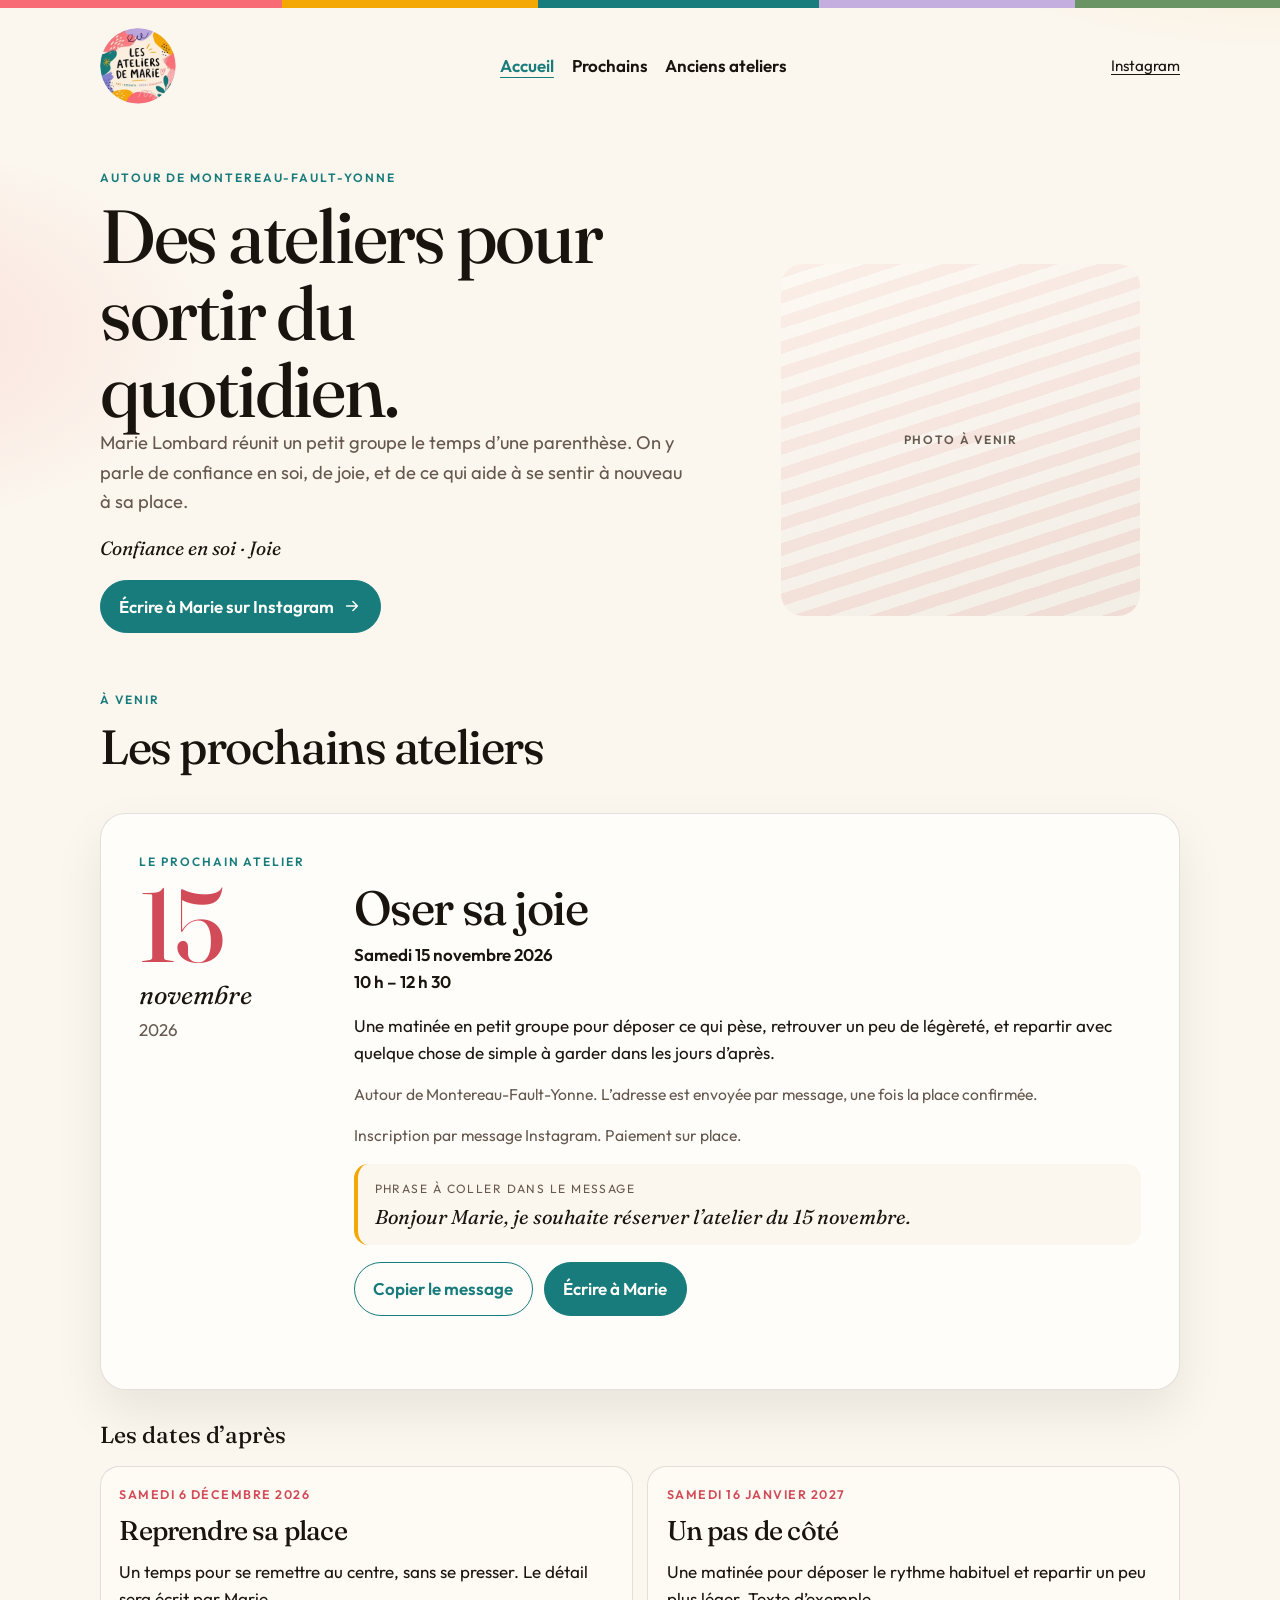
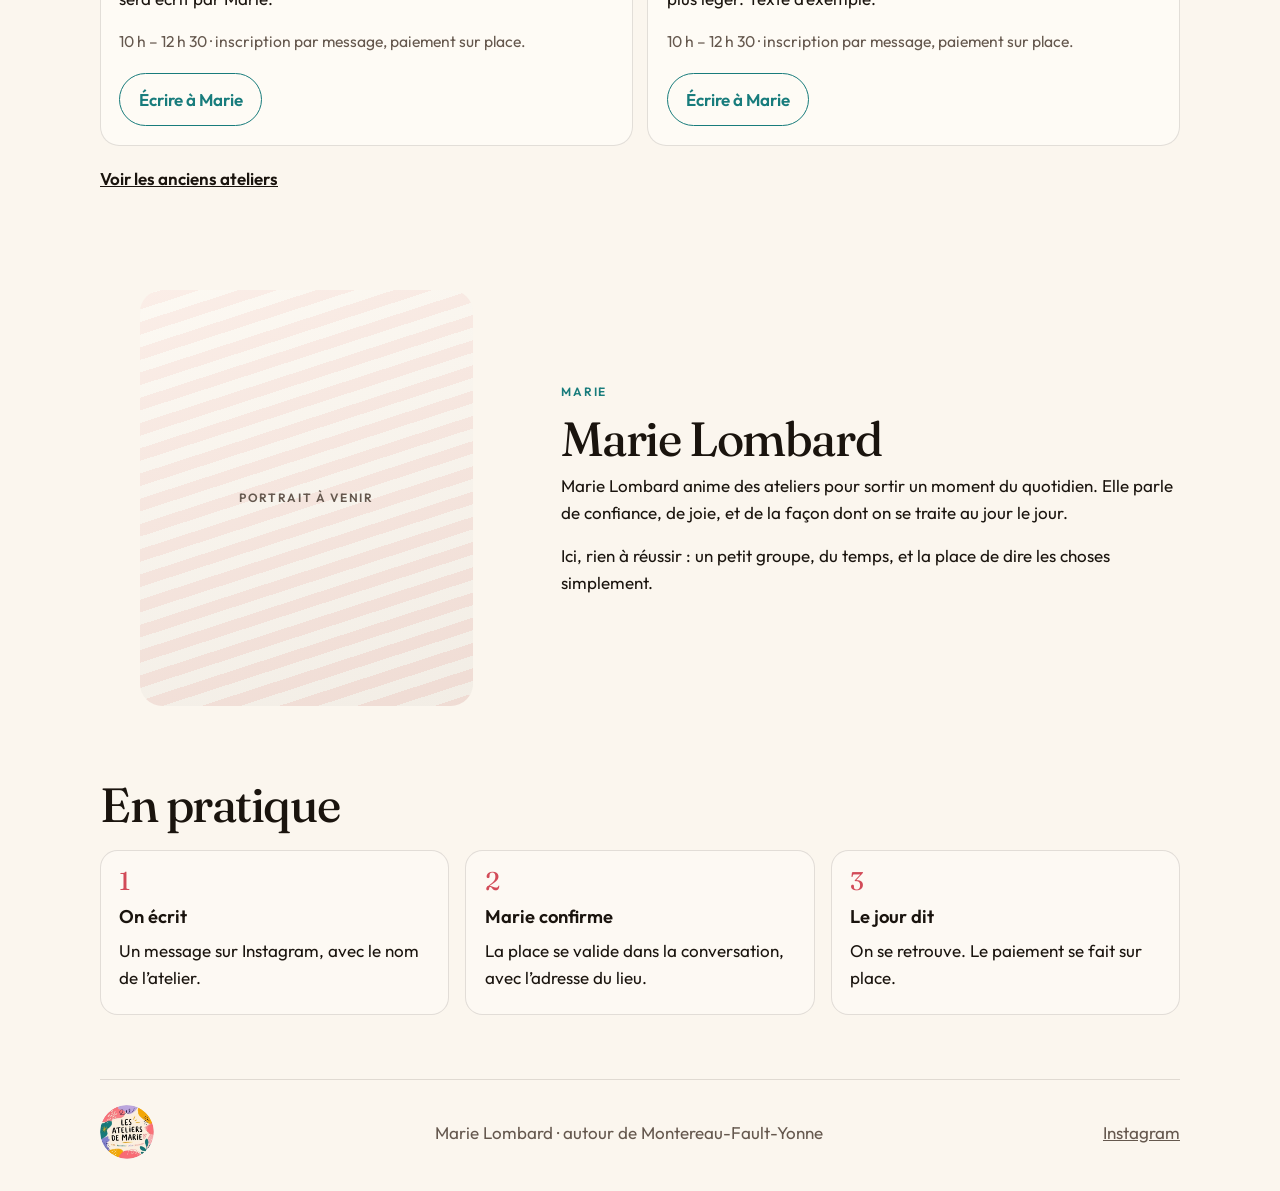
==== commit 1bd1c8ad: "Fusionne le menu et la page des anciens ateliers avec le logo. Co-authored-by: Cursor <cursoragent@c" ====
--- a/index.html
+++ b/index.html
@@ -21,7 +21,7 @@
     <a class="skip" href="#contenu">Aller au contenu</a>
 
     <header class="site-header">
-      <a class="brand" href="#contenu">
+      <a class="brand" href="index.html">
         <img
           class="logo"
           src="assets/logo.jpg"
@@ -30,13 +30,18 @@
           alt="Les ateliers de Marie"
         />
       </a>
+      <nav class="site-nav" aria-label="Pages">
+        <a href="index.html" aria-current="page">Accueil</a>
+        <a href="#prochains">Prochains</a>
+        <a href="anciens.html">Anciens ateliers</a>
+      </nav>
       <a
         class="header-link"
         href="https://www.instagram.com/les_ateliers_demarie/"
         target="_blank"
         rel="noopener noreferrer"
       >
-        @les_ateliers_demarie
+        Instagram
       </a>
     </header>
 
@@ -73,57 +78,84 @@
       </section>
 
       <!--
-        CAMPAGNE — bloc à modifier avant chaque atelier :
-        titre, date, horaire, texte, phrase à copier.
+        PROCHAINS — le grand bloc est l’atelier le plus proche.
+        Les cartes qui suivent sont les dates d’après, à remplacer.
         Le lieu exact reste hors de la page : il part avec la confirmation.
       -->
-      <section class="invite" id="prochain-atelier" aria-labelledby="invite-title">
-        <p class="eyebrow">Le prochain atelier</p>
-        <div class="invite-layout">
-          <div class="date-stamp">
-            <p class="date-day">15</p>
-            <p class="date-month">novembre</p>
-            <p class="date-year">2026</p>
+      <section class="prochains" id="prochains" aria-labelledby="prochains-title">
+        <div class="section-heading">
+          <p class="eyebrow">À venir</p>
+          <h2 id="prochains-title">Les prochains ateliers</h2>
+        </div>
+        <section class="invite" id="prochain-atelier" aria-labelledby="invite-title">
+          <p class="eyebrow">Le prochain atelier</p>
+          <div class="invite-layout">
+            <div class="date-stamp">
+              <p class="date-day">15</p>
+              <p class="date-month">novembre</p>
+              <p class="date-year">2026</p>
+            </div>
+            <div class="invite-body">
+              <h2 id="invite-title">Oser sa joie</h2>
+              <p class="when">Samedi 15 novembre 2026<br />10&nbsp;h – 12&nbsp;h&nbsp;30</p>
+              <p>
+                Une matinée en petit groupe pour déposer ce qui pèse, retrouver
+                un peu de légèreté, et repartir avec quelque chose de simple à
+                garder dans les jours d’après.
+              </p>
+              <p class="place">
+                Autour de Montereau-Fault-Yonne. L’adresse est envoyée par
+                message, une fois la place confirmée.
+              </p>
+              <p class="conditions">Inscription par message Instagram. Paiement sur place.</p>
+              <figure class="phrase">
+                <figcaption>Phrase à coller dans le message</figcaption>
+                <blockquote>
+                  Bonjour Marie, je souhaite réserver l’atelier du 15&nbsp;novembre.
+                </blockquote>
+              </figure>
+              <div class="invite-actions">
+                <button
+                  type="button"
+                  class="button button-quiet"
+                  data-copy="Bonjour Marie, je souhaite réserver l’atelier du 15 novembre."
+                >
+                  Copier le message
+                </button>
+                <a
+                  class="button"
+                  href="https://ig.me/m/les_ateliers_demarie"
+                  target="_blank"
+                  rel="noopener noreferrer"
+                >
+                  Écrire à Marie
+                </a>
+              </div>
+              <p class="live" data-live role="status"></p>
+            </div>
           </div>
-          <div class="invite-body">
-            <h2 id="invite-title">Oser sa joie</h2>
-            <p class="when">Samedi 15 novembre 2026<br />10&nbsp;h – 12&nbsp;h&nbsp;30</p>
-            <p>
-              Une matinée en petit groupe pour déposer ce qui pèse, retrouver
-              un peu de légèreté, et repartir avec quelque chose de simple à
-              garder dans les jours d’après.
-            </p>
-            <p class="place">
-              Autour de Montereau-Fault-Yonne. L’adresse est envoyée par
-              message, une fois la place confirmée.
-            </p>
-            <p class="conditions">Inscription par message Instagram. Paiement sur place.</p>
-            <figure class="phrase">
-              <figcaption>Phrase à coller dans le message</figcaption>
-              <blockquote>
-                Bonjour Marie, je souhaite réserver l’atelier du 15&nbsp;novembre.
-              </blockquote>
-            </figure>
-            <div class="invite-actions">
-              <button
-                type="button"
-                class="button button-quiet"
-                data-copy="Bonjour Marie, je souhaite réserver l’atelier du 15 novembre."
-              >
-                Copier le message
-              </button>
-              <a
-                class="button"
-                href="https://ig.me/m/les_ateliers_demarie"
-                target="_blank"
-                rel="noopener noreferrer"
-              >
-                Écrire à Marie
-              </a>
-            </div>
-            <p class="live" data-live role="status"></p>
-          </div>
-        </div>
+        </section>
+
+        <p class="also-title">Les dates d’après</p>
+        <div class="upcoming-list">
+          <article class="upcoming-card">
+            <p class="upcoming-date">Samedi 6 décembre 2026</p>
+            <h3>Reprendre sa place</h3>
+            <p>Un temps pour se remettre au centre, sans se presser. Le détail sera écrit par Marie.</p>
+            <p class="conditions">10&nbsp;h – 12&nbsp;h&nbsp;30 · inscription par message, paiement sur place.</p>
+            <a class="button button-quiet" href="https://ig.me/m/les_ateliers_demarie" target="_blank" rel="noopener noreferrer">Écrire à Marie</a>
+          </article>
+          <article class="upcoming-card">
+            <p class="upcoming-date">Samedi 16 janvier 2027</p>
+            <h3>Un pas de côté</h3>
+            <p>Une matinée pour déposer le rythme habituel et repartir un peu plus léger. Texte d’exemple.</p>
+            <p class="conditions">10&nbsp;h – 12&nbsp;h&nbsp;30 · inscription par message, paiement sur place.</p>
+            <a class="button button-quiet" href="https://ig.me/m/les_ateliers_demarie" target="_blank" rel="noopener noreferrer">Écrire à Marie</a>
+          </article>
+        </div>
+        <p class="to-archive">
+          <a href="anciens.html">Voir les anciens ateliers</a>
+        </p>
       </section>
 
       <section class="about" aria-labelledby="about-title">
--- a/styles.css
+++ b/styles.css
@@ -39,6 +39,9 @@
   font-family: var(--sans);
   font-size: 1.0625rem;
   line-height: 1.6;
+}
+
+body:has(.dock) {
   padding-bottom: 5.5rem;
 }
 
@@ -80,20 +83,40 @@
 
 .site-header,
 .hero,
-.invite,
+.prochains,
 .about,
 .steps,
+.page-intro,
+.archive-entry,
 .site-footer {
   width: min(1080px, calc(100% - 2.4rem));
   margin-inline: auto;
 }
 
 .site-header {
+  display: grid;
+  grid-template-columns: 1fr auto;
+  align-items: center;
+  gap: 0.8rem 1rem;
+  padding: 1.25rem 0 0.5rem;
+}
+
+.site-nav {
   display: flex;
-  align-items: center;
-  justify-content: space-between;
-  gap: 1rem;
-  padding: 1.25rem 0 0.5rem;
+  flex-wrap: wrap;
+  gap: 0.35rem 1.1rem;
+  grid-column: 1 / -1;
+}
+
+.site-nav a {
+  font-weight: 600;
+  text-decoration: none;
+}
+
+.site-nav a[aria-current="page"] {
+  color: var(--teal);
+  text-decoration: underline;
+  text-underline-offset: 0.28em;
 }
 
 .brand {
@@ -141,6 +164,9 @@
   margin: 0;
   font-size: clamp(2.5rem, 7vw, 4.7rem);
   line-height: 1.02;
+}
+
+.hero h1 {
   max-width: 11ch;
 }
 
@@ -204,7 +230,9 @@
 .brand:focus-visible,
 .button:focus-visible,
 .header-link:focus-visible,
+.site-nav a:focus-visible,
 .site-footer a:focus-visible,
+.to-archive a:focus-visible,
 .dock a:focus-visible {
   outline: 2px solid var(--teal);
   outline-offset: 3px;
@@ -337,6 +365,121 @@
   font-size: 0.95rem;
 }
 
+.section-heading {
+  margin-top: 2.6rem;
+}
+
+.also-title {
+  margin: 1.6rem 0 0.8rem;
+  font-family: var(--serif);
+  font-size: 1.45rem;
+  font-weight: 460;
+}
+
+.upcoming-list {
+  display: grid;
+  gap: 0.9rem;
+}
+
+.upcoming-card {
+  padding: 1.15rem 1.15rem 1.2rem;
+  background: rgba(255, 252, 248, 0.72);
+  border: 1px solid var(--line);
+  border-radius: 1.2rem;
+}
+
+.upcoming-card h3 {
+  font-family: var(--serif);
+  font-size: 1.7rem;
+  font-weight: 460;
+  letter-spacing: -0.03em;
+}
+
+.upcoming-date {
+  margin-bottom: 0.25rem;
+  font-size: 0.78rem;
+  font-weight: 600;
+  letter-spacing: 0.12em;
+  text-transform: uppercase;
+  color: var(--coral-ink);
+}
+
+.upcoming-card .button {
+  margin-top: 0.2rem;
+}
+
+.to-archive {
+  margin: 1.2rem 0 0;
+}
+
+.to-archive a {
+  font-weight: 600;
+}
+
+.page-intro {
+  padding: 2.2rem 0 0.4rem;
+}
+
+.page-intro h1 {
+  max-width: 12ch;
+  margin-bottom: 1rem;
+}
+
+.archive-entry {
+  margin-top: 1.4rem;
+  padding: clamp(1.2rem, 3vw, 2rem);
+  background: var(--card);
+  border: 1px solid var(--line);
+  border-radius: 1.6rem;
+}
+
+.archive-entry h2 {
+  margin-top: 0.15rem;
+}
+
+.photo-row,
+.review-list {
+  display: grid;
+  gap: 0.7rem;
+  margin: 0 0 1rem;
+}
+
+.photo-row {
+  grid-template-columns: repeat(auto-fit, minmax(9.5rem, 1fr));
+}
+
+.frame-inner.slot {
+  min-height: 8.5rem;
+  aspect-ratio: 4 / 3;
+}
+
+.review-list blockquote {
+  margin: 0;
+  padding: 0.95rem 1rem 0.35rem;
+  background: var(--paper);
+  border-radius: 0.9rem;
+}
+
+.review-list blockquote:only-child {
+  grid-column: 1 / -1;
+}
+
+.review-list p {
+  margin: 0;
+  font-family: var(--serif);
+  font-style: italic;
+  font-size: 1.2rem;
+  line-height: 1.35;
+}
+
+.review-list footer {
+  margin-top: 0.55rem;
+  color: var(--muted);
+  font-size: 0.85rem;
+  font-style: normal;
+  font-family: var(--sans);
+}
+
 .about {
   display: grid;
   gap: 1.6rem;
@@ -420,7 +563,7 @@
 
 @media (max-width: 799px) {
   .hero {
-    padding-top: 1.2rem;
+    padding-top: 0.75rem;
     padding-bottom: 0.25rem;
   }
 
@@ -428,6 +571,10 @@
     width: 4rem;
   }
 
+  .section-heading {
+    margin-top: 1rem;
+  }
+
   .date-day {
     font-size: 3.4rem;
   }
@@ -438,8 +585,17 @@
 }
 
 @media (min-width: 800px) {
-  body {
+  body:has(.dock) {
     padding-bottom: 0;
+  }
+
+  .site-header {
+    grid-template-columns: auto 1fr auto;
+  }
+
+  .site-nav {
+    grid-column: auto;
+    justify-content: center;
   }
 
   .hero {
@@ -478,6 +634,11 @@
     padding-top: 5rem;
   }
 
+  .upcoming-list,
+  .review-list {
+    grid-template-columns: 1fr 1fr;
+  }
+
   .steps ol {
     grid-template-columns: repeat(3, 1fr);
   }
